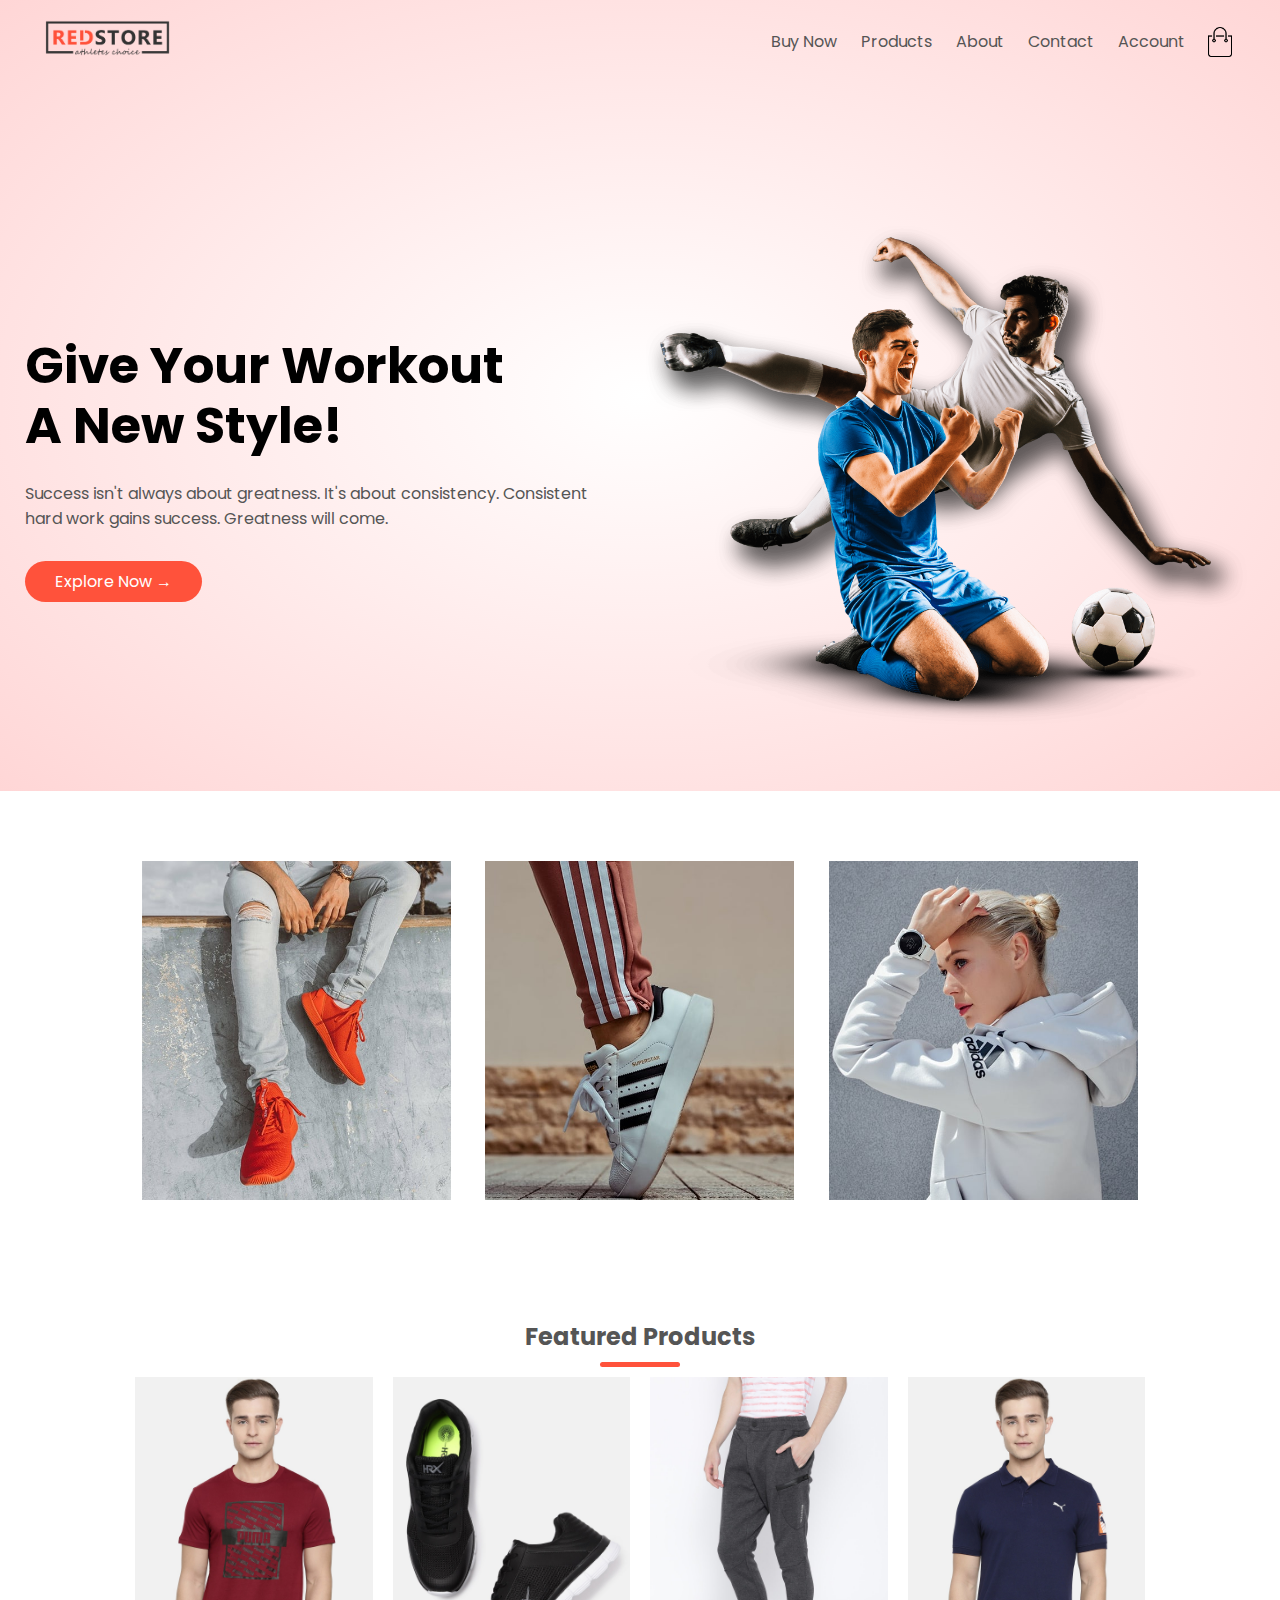
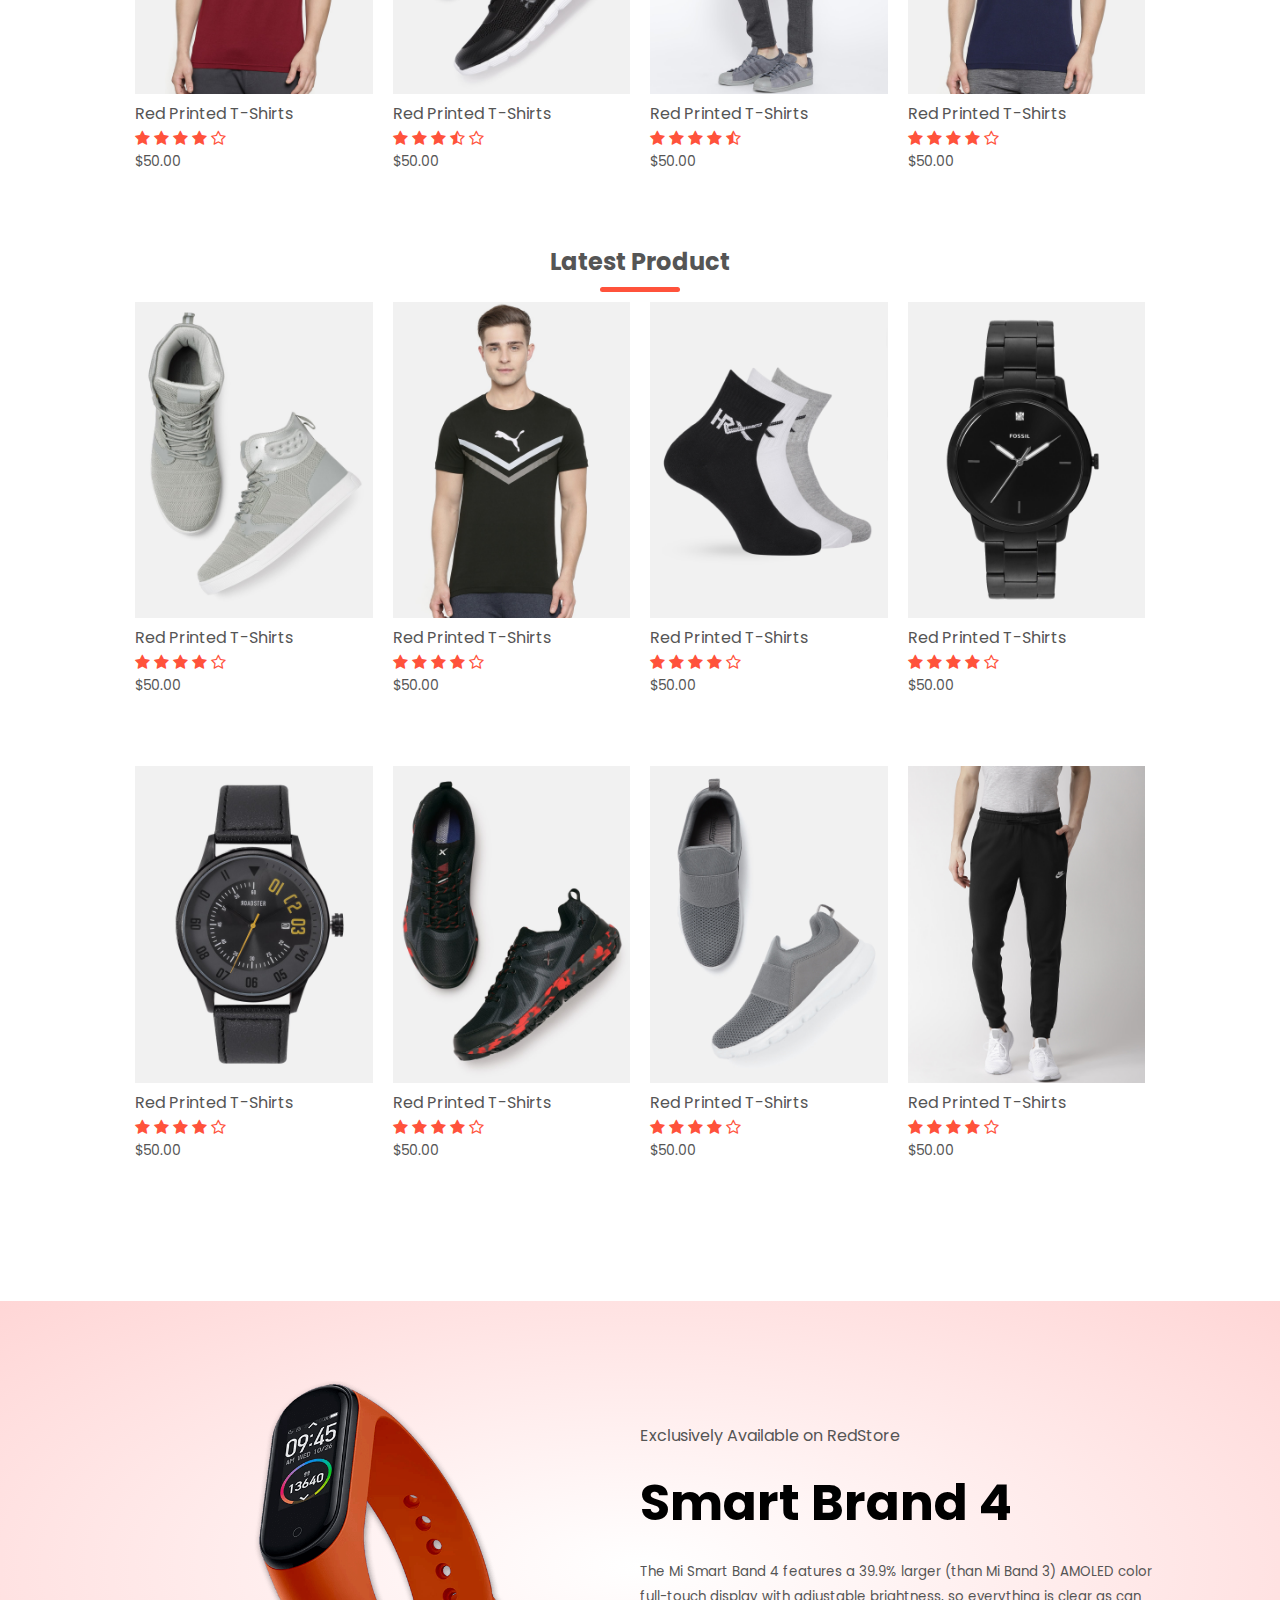
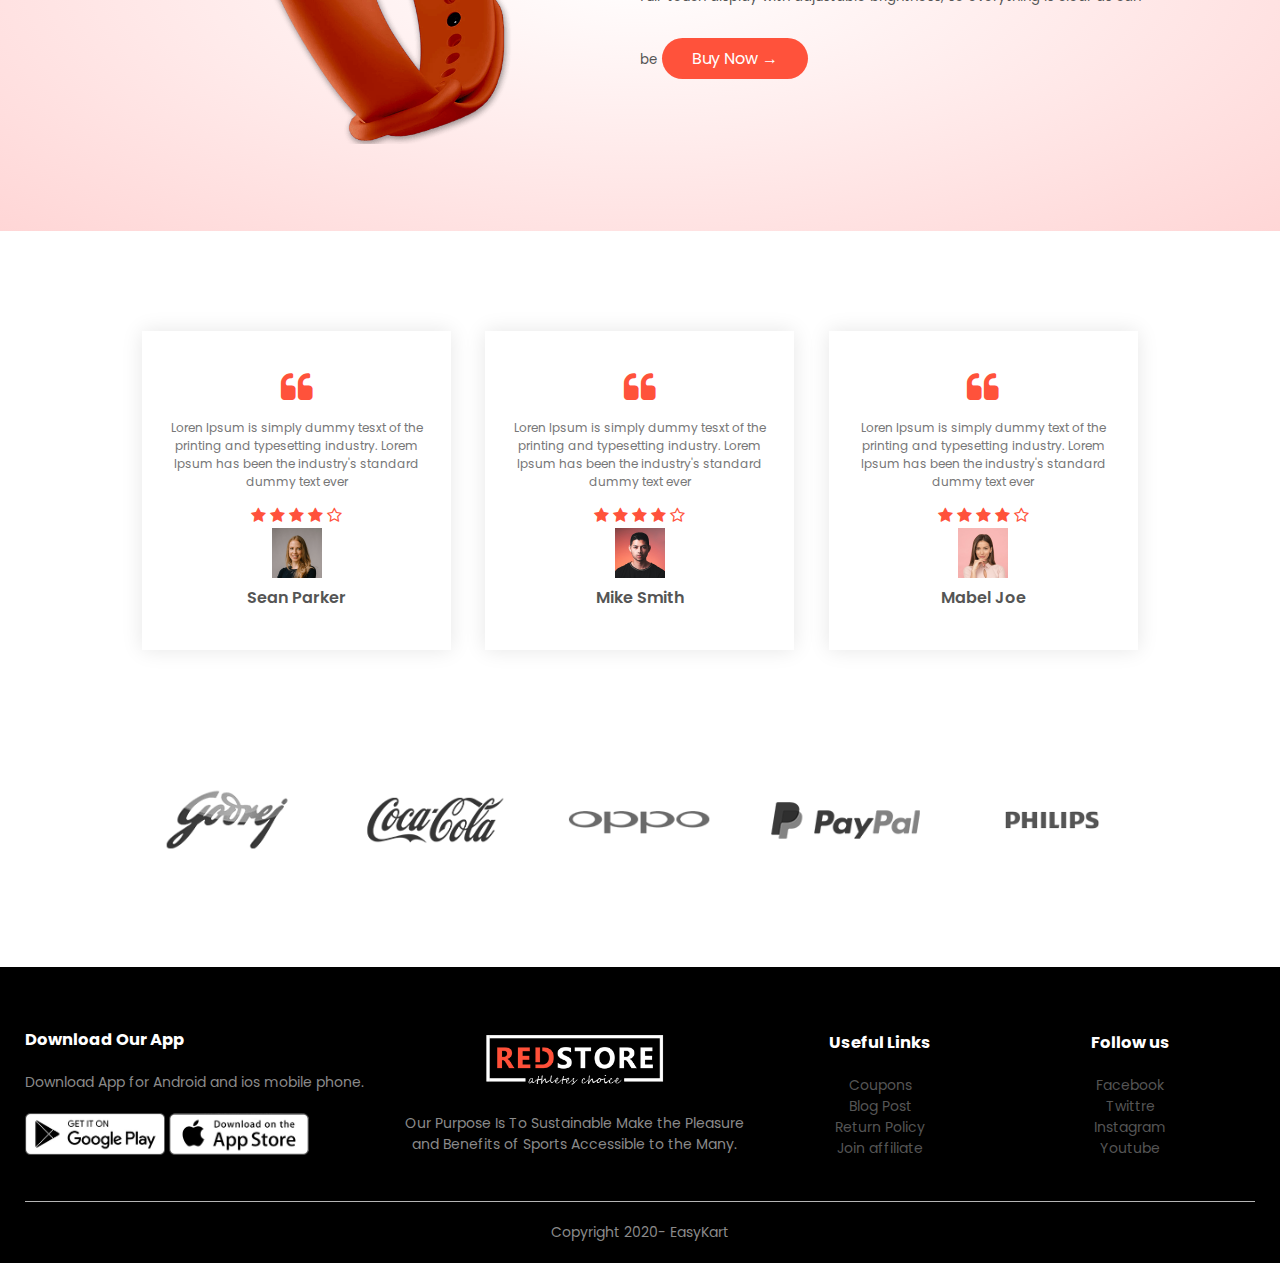
==== index.html @ 0b6e1dca "Add files via upload" ====
<!DOCTYPE html>
<html lang="en">
<head>
	<meta charset="utf-8">
	<meta name="viewport" content="width=device-width, initial-scale=1.0">
	<title>RedStore | Ecommerce Website Design</title>
	<link rel="stylesheet" type="text/css" href="style.css">
	<link href="https://fonts.googleapis.com/css2?family=Poppins:wght@400;500;600;700&display=swap" rel="stylesheet">
	<link rel="stylesheet" type="text/css" href="https://stackpath.bootstrapcdn.com/font-awesome/4.7.0/css/font-awesome.min.css">
</head>
<body>

    <div class="header">
	<div class="container">
		<div class="navbar">
		<div class="logo">
			<a href="index.html"><img src="logo.png" width="125px"></a>
		</div>
		<nav>
			<ul id="MenuItems">
				<li><a href="">Buy Now</a></li>
				<li><a href="products.html">Products</a></li>
				<li><a href="">About</a></li>
				<li><a href="">Contact</a></li>
				<li><a href="">Account</a></li>
			</ul>
		</nav>
		<img src="cart.png" width="30px" height="30px">
		<img src="menu.png" class="menu-icon" onclick="menutoggle()">
	</div>
	<div class="row">
		<div class="col-2">
			<h1>Give Your Workout<br>A New Style!</h1>
			<p>Success isn't always about greatness. It's about consistency. Consistent<br>hard work gains success. Greatness will come.</p>
			<a href="" class="btn">Explore Now &#8594;</a>
		</div>
		<div class="col-2">
			<img src="image1.png">
			
		</div>
		
	</div>
  </div>
</div>

<!---------- featured categories ---------->
    <div class="categories">
    	<div class="small-container">
    	<div class="row">
    		<div class="col-3">
    			<img src="category-1.jpg">
    		</div>
    		<div class="col-3">
    			<img src="category-2.jpg">
    	</div>
    	<div class="col-3">
    	        <img src="category-3.jpg">
    </div>
  </div>
</div>

</div>
<!---------- featured products ---------->
    <div class="small-container">
    	<h2 class="title">Featured Products</h2>
    	<div class="row">
    		<div class="col-4">
    			<img src="product-1.jpg">
    			<h4>Red Printed T-Shirts</h4>
    			<div class="rating">
    				<i class="fa fa-star"></i>
    				<i class="fa fa-star"></i>
    				<i class="fa fa-star"></i>
    				<i class="fa fa-star"></i>
    				<i class="fa fa-star-o"></i>
    			</div>
    			<p>$50.00</p>
    		</div>
    		<div class="col-4">
    			<img src="product-2.jpg">
    			<h4>Red Printed T-Shirts</h4>
    			<div class="rating">
    				<i class="fa fa-star"></i>
    				<i class="fa fa-star"></i>
    				<i class="fa fa-star"></i>
    				<i class="fa fa-star-half-o"></i>
    				<i class="fa fa-star-o"></i>
    			</div>
    			<p>$50.00</p>
    		</div>
    		<div class="col-4">
    			<img src="product-3.jpg">
    			<h4>Red Printed T-Shirts</h4>
    			<div class="rating">
    				<i class="fa fa-star"></i>
    				<i class="fa fa-star"></i>
    				<i class="fa fa-star"></i>
    				<i class="fa fa-star"></i>
    				<i class="fa fa-star-half-o"></i>
    			</div>
    			<p>$50.00</p>
    		</div>
    		<div class="col-4">
    			<img src="product-4.jpg">
    			<h4>Red Printed T-Shirts</h4>
    			<div class="rating">
    				<i class="fa fa-star"></i>
    				<i class="fa fa-star"></i>
    				<i class="fa fa-star"></i>
    				<i class="fa fa-star"></i>
    				<i class="fa fa-star-o"></i>
    			</div>
    			<p>$50.00</p>
    		</div>
    	</div>
    	<h2 class="title">Latest Product</h2>
    	<div class="row">
    		<div class="col-4">
    			<img src="product-5.jpg">
    			<h4>Red Printed T-Shirts</h4>
    			<div class="rating">
    				<i class="fa fa-star"></i>
    				<i class="fa fa-star"></i>
    				<i class="fa fa-star"></i>
    				<i class="fa fa-star"></i>
    				<i class="fa fa-star-o"></i>
    			</div>
    			<p>$50.00</p>
    		</div>
    		<div class="col-4">
    			<img src="product-6.jpg">
    			<h4>Red Printed T-Shirts</h4>
    			<div class="rating">
    				<i class="fa fa-star"></i>
    				<i class="fa fa-star"></i>
    				<i class="fa fa-star"></i>
    				<i class="fa fa-star"></i>
    				<i class="fa fa-star-o"></i>
    			</div>
    			<p>$50.00</p>
    		</div>
    		<div class="col-4">
    			<img src="product-7.jpg">
    			<h4>Red Printed T-Shirts</h4>
    			<div class="rating">
    				<i class="fa fa-star"></i>
    				<i class="fa fa-star"></i>
    				<i class="fa fa-star"></i>
    				<i class="fa fa-star"></i>
    				<i class="fa fa-star-o"></i>
    			</div>
    			<p>$50.00</p>
    		</div>
    		<div class="col-4">
    			<img src="product-8.jpg">
    			<h4>Red Printed T-Shirts</h4>
    			<div class="rating">
    				<i class="fa fa-star"></i>
    				<i class="fa fa-star"></i>
    				<i class="fa fa-star"></i>
    				<i class="fa fa-star"></i>
    				<i class="fa fa-star-o"></i>
    			</div>
    			<p>$50.00</p>
    		</div>
    		<div class="col-4">
    			<img src="product-9.jpg">
    			<h4>Red Printed T-Shirts</h4>
    			<div class="rating">
    				<i class="fa fa-star"></i>
    				<i class="fa fa-star"></i>
    				<i class="fa fa-star"></i>
    				<i class="fa fa-star"></i>
    				<i class="fa fa-star-o"></i>
    			</div>
    			<p>$50.00</p>
    		</div>
    		<div class="col-4">
    			<img src="product-10.jpg">
    			<h4>Red Printed T-Shirts</h4>
    			<div class="rating">
    				<i class="fa fa-star"></i>
    				<i class="fa fa-star"></i>
    				<i class="fa fa-star"></i>
    				<i class="fa fa-star"></i>
    				<i class="fa fa-star-o"></i>
    			</div>
    			<p>$50.00</p>
    		</div>
    		<div class="col-4">
    			<img src="product-11.jpg">
    			<h4>Red Printed T-Shirts</h4>
    			<div class="rating">
    				<i class="fa fa-star"></i>
    				<i class="fa fa-star"></i>
    				<i class="fa fa-star"></i>
    				<i class="fa fa-star"></i>
    				<i class="fa fa-star-o"></i>
    			</div>
    			<p>$50.00</p>
    		</div>
    		<div class="col-4">
    			<img src="product-12.jpg">
    			<h4>Red Printed T-Shirts</h4>
    			<div class="rating">
    				<i class="fa fa-star"></i>
    				<i class="fa fa-star"></i>
    				<i class="fa fa-star"></i>
    				<i class="fa fa-star"></i>
    				<i class="fa fa-star-o"></i>
    			</div>
    			<p>$50.00</p>
    		</div>
    </div>
</div>
<!---------- offer ---------->
    <div class="offer">
    	<div class="small-container">
    		<div class="row">
    			<div class="col-2">
    				<img src="exclusive.png" class="offer-img">
    			</div>
    			<div class="col-2">
    				<p>Exclusively Available on RedStore</p>
    				<h1>Smart Brand 4</h1>
    				<small>The Mi Smart Band 4 features a 39.9% larger (than Mi Band 3) AMOLED color full-touch display with adjustable brightness, so everything is clear as can be</small>
    				<a href="" class="btn">Buy Now &#8594;</a>
    			</div>
    		</div>
    	</div>
    	
    </div>

    <!---------- testimonial ---------->
        <div class="testimonial">
        	<div class="small-container">
        		<div class="row">
        			<div class="col-3">
        		    <i class="fa fa-quote-left"></i>
        				<p>Loren Ipsum is simply dummy tesxt of the printing and typesetting industry. Lorem Ipsum has been the industry's standard dummy text ever</p>
        				<div class="rating">
    				        <i class="fa fa-star"></i>
    				        <i class="fa fa-star"></i>
    				        <i class="fa fa-star"></i>
    				        <i class="fa fa-star"></i>
    			        	<i class="fa fa-star-o"></i>
    			      </div>
    			      <img src="user-1.png">
    			      <h3>Sean Parker</h3>
        			</div>
        			<div class="col-3">
        		    <i class="fa fa-quote-left"></i>
        				<p>Loren Ipsum is simply dummy tesxt of the printing and typesetting industry. Lorem Ipsum has been the industry's standard dummy text ever</p>
        				<div class="rating">
    				        <i class="fa fa-star"></i>
    				        <i class="fa fa-star"></i>
    				        <i class="fa fa-star"></i>
    				        <i class="fa fa-star"></i>
    			        	<i class="fa fa-star-o"></i>
    			      </div>
    			      <img src="user-2.png">
    			      <h3>Mike Smith</h3>
        			</div>
        			<div class="col-3">
        		    <i class="fa fa-quote-left"></i>
        				<p>Loren Ipsum is simply dummy text of the printing and typesetting industry. Lorem Ipsum has been the industry's standard dummy text ever</p>
        				<div class="rating">
    				        <i class="fa fa-star"></i>
    				        <i class="fa fa-star"></i>
    				        <i class="fa fa-star"></i>
    				        <i class="fa fa-star"></i>
    			        	<i class="fa fa-star-o"></i>
    			      </div>
    			      <img src="user-3.png">
    			      <h3>Mabel Joe</h3>
        			</div>

        		</div>
        	</div>
        </div> 
    <!---------- brands ---------->
        <div class="brands">
        	<div class="small-container">
        		<div class="row">
        			<div class="col-5">
        				<img src="logo-godrej.png">
        			</div>
        			<div class="col-5">
        				<img src="logo-coca-cola.png">
        		    </div>
        		    <div class="col-5">
        				<img src="logo-oppo.png">
                   </div>
                   <div class="col-5">
        				<img src="logo-paypal.png">
                  </div>
                  <div class="col-5">
        				<img src="logo-philips.png">
        		</div>
        </div>	
    </div>
</div>

<!---------- footer ---------->

<div class="footer">
	<div class="container">
		<div class="row">
			<div class="footer-col-1">
				<h3>Download Our App</h3>
				<p>Download App for Android and ios mobile phone.</p>
				<div class="app-logo">
					<a href=""><img src="play-store.png"></a>
			    	<a href=""><img src="app-store.png"></a>
				</div>
			</div>
			<div class="footer-col-2">
				<img src="logo-white.png">
				<p>Our Purpose Is To Sustainable Make the Pleasure and Benefits of Sports Accessible to the Many.</p>
		</div>
		<div class="footer-col-3">
				<h3>Useful Links</h3>
				<ul>
					<li><a href="">Coupons</a></li>
					<li><a href="">Blog Post</a></li>
					<li><a href="">Return Policy</a></li>
					<li><a href="">Join affiliate</a></li>
				</ul>
	   </div>
	   <div class="footer-col-3">
				<h3>Follow us</h3>
				<ul>
					<li><a href="">Facebook</a></li>
					<li><a href="">Twittre</a></li>
					<li><a href="">Instagram</a></li>
					<li><a href="">Youtube</a></li>
				</ul>
	   </div>
      </div>
      <hr>
      <p class="Copyright"> Copyright 2020- EasyKart</p>
</div>
</div>

<!---------- js for toggle menu ---------->
<script>
	var MenuItems = document.getElementById("MenuItems")
	MenuItems.Style.maxHeight = "0px";

	function menutoggle(){
		if (MenuItems.style.maxHeight =="0px")
		{
			MenuItems.style.maxHeight ="200px";
		}
		else
		{
			MenuItems.style.maxHeight ="0px";
		}
	}
</script>

</body>
</html>
---- style.css ----
*{
	margin: 0;
	padding: 0;
	box-sizing: border-box;
}

body{
	font-family: 'Poppins', sans-serif;
}

.navbar{
	display: flex;
	align-items: center;
	padding: 20px;
}
nav{
	flex: 1;
	text-align: right;
}
nav ul{
	display: inline-block;
	list-style-type: none;
}
nav ul li{
	display: inline-block;
	margin-right: 20px;
}
a{
	text-decoration: none;
	color: #555;
}
p{
	color: #555;
}
.container{
	max-width: 1300px;
	margin: auto;
	padding-left: 25px;
	padding-right: 25px;
}
.row{
	display: flex;
	align-items: center;
	flex-wrap: wrap;
	justify-content: space-around;
}
.col-2{
	flex-basis: 50%;
	min-width: 300px;
}
.col-2 img{
	max-width: 100%;
	padding: 50px 0;
}
.col-2 h1{
	font-size: 50px;
	line-height: 60px;
	margin: 25px 0;
}
.btn{
	display: inline-block;
	background: #ff523b;
	color: #fff;
	padding: 8px 30px;
	margin: 30px 0;
	border-radius: 30px;
	transition: background 0.5s;
}

.btn:hover{
	background: #563434;
}

.header{
	background: radial-gradient(#fff,#ffd6d6);
}
.header .row{
	margin-top: 70px;
}
.categories{
	margin: 70px 0;
}
.col-3{
	flex-basis: 30%;
	min-width: 250px;
	margin-bottom: 30px;
}
.col-3 img{
	width: 100%;
}
.small-container{
	max-width: 1080px;
	margin: auto;
	padding-left: 25px;
	padding-right: 25px;
}
.col-4{
	flex-basis: 25%;
	padding: 10px;
	min-width: 200px;
	margin-bottom: 50px;
	transition: transform 0.5s;
}
.col-4 img{
	width: 100%;
}
.title{
	text-align: center;
	margin: 0 auto80px;
	position: relative;
	line-height: 60px;
	color: #555;
}
.title::after{
	content: '';
	background: #ff523b;
	width: 80px;
	height: 5px;
	border-radius: 5px;
	position: absolute;
	bottom: 0;
	left: 50%;
	transform: translate(-50%);
}
h4{
	color: #555;
	font-weight: normal;
}
.col-4 p{
	font-size: 14px;
}
.rating .fa{
	color: #ff523b;
}
.col-4:hover{
	transform: translate(-5px);
}
.offer{
	background: radial-gradient(#fff,#ffd6d6);
	margin-top: 80px;
	padding: 30px 0;
}
.col-2 .offer-img{
	padding: 50px;
}
small{
	color: #555;
}

    /*---------- testimonial ----------*/

    .testimonial{
    	padding-top: 100px;
    }
    .testimonial .col-3{
    	text-align: center;
    	padding: 40px 20px;
    	box-shadow: 0 0 20px 0px rgba(0,0,0,0.1);
    	cursor: pointer;
    	transition: transform 0.5s;
    }
    .testimonial .col-3 img{
    	width: 50px;
    	margin-top: 20px
    	border-radius50%;
    }
    .testimonial .col-3:hover{
    	transform: translateY(-10px);
    }
    .fa.fa-quote-left{
    	font-size: 34px;
    	color: #ff523b;
    }
    .col-3 p{
    	font-size: 12px;
    	margin: 12px 0;
    	color: #777;
    }
    .testimonial .col-3 h3{
    	font-weight: 600;
    	color: #555;
    	font-size: 16px;
    }

   /*---------- brands ----------*/
   .brands{
   	margin: 100px auto;
   }
   .col-5{
   	width: 160px;
   }
   .col-5 img{
   	width: 100%;
   	cursor: pointer;
   	filter: grayscale(100%);
   }
   .col-5 img:hover{
   	filter: grayscale(0);
   }

   /*---------- footer ----------*/

   .footer{
   	background: #000;
   	color: #8a8a8a;
   	font-size: 14px;
   	padding: 60px 0 20px;
   }
   .footer p{
   	color: #8a8a8a;
   }
   .footer h3{
   	color: #fff;
   	margin-bottom: 20px;
   }
   .footer-col-1,   .footer-col-2,   .footer-col-3,   .footer-col-4{
   	min-width: 250px;
   	margin-bottom: 20px;
   }
   .footer-col-1{
   	flex-basis: 30%;
   }
   .footer-col-2{
   	flex: 1;
   	text-align: center;
   }
   .footer-col-2 img{
    	width: 180px;
    	margin-bottom: 20px;
   }
   .footer-col-3, .footer-col-4{
   	flex-basis: 12%;
   	text-align: center;
   }
   ul{
   	list-style-type: none;
   }
   .app-logo{
   	margin-top: 20px;
   }
   .app-logo img{
   	width: 140px;
   }
   .footer hr{
   	border: none;
   	background: #b5b5b5;
   	height: 1px;
   	margin: 20px 0;
   }
   .Copyright{
   	text-align: center;
   }
   .menu-icon{
   	width: 28px;
   	margin-left: 20px;
   	display: none;
   }

      /*---------- media query for menu ----------*/

      @media only screen and (max-width: 800px){

      	nav ul{
      		position: absolute;
      		top: 70px;
      		left: 0;
      		background: #333;
      		width: 100%;
      		overflow: hidden;
      		transition: max-height 0.5s;
      	}
      	nav ul li{
      		display: block;
      		margin-right: 50px;
      		margin-top: 10px;
      		margin-bottom: 10px;
      	}
      	nav ul li a{
      		color: #fff;
      	}
      	.menu-icon{
      		display: block;
      		cursor: pointer;
      	}
      }
/*---------- all products page ----------*/

.row-2{
	justify-content: space-between;
	margin: 100px auto 50px;
}
select{
	border: 1px solid #ff523b;
	padding: 5px;
}
select:focus{
	outline: none;
}
.page-btn{
	margin: 0 auto 80px;
}
.page-btn span{
	display: inline-block;
	border: 1px solid #ff523b;
	margin-left: 10px;
	width: 40px;
	height: 40px;
	text-align: center;
	line-height: 40px;
	cursor: pointer;
}
.page-btn span:hover{
	background: #ff523b;
	color: #fff;
}










/*---------- media query for less than 600 screen size ----------*/
@media only screen and (max-width: 600px){
	.row{
		text-align: center;
	}
	.col-2, .col-3, .col-4{
		flex-basis: 100%;
	}
}
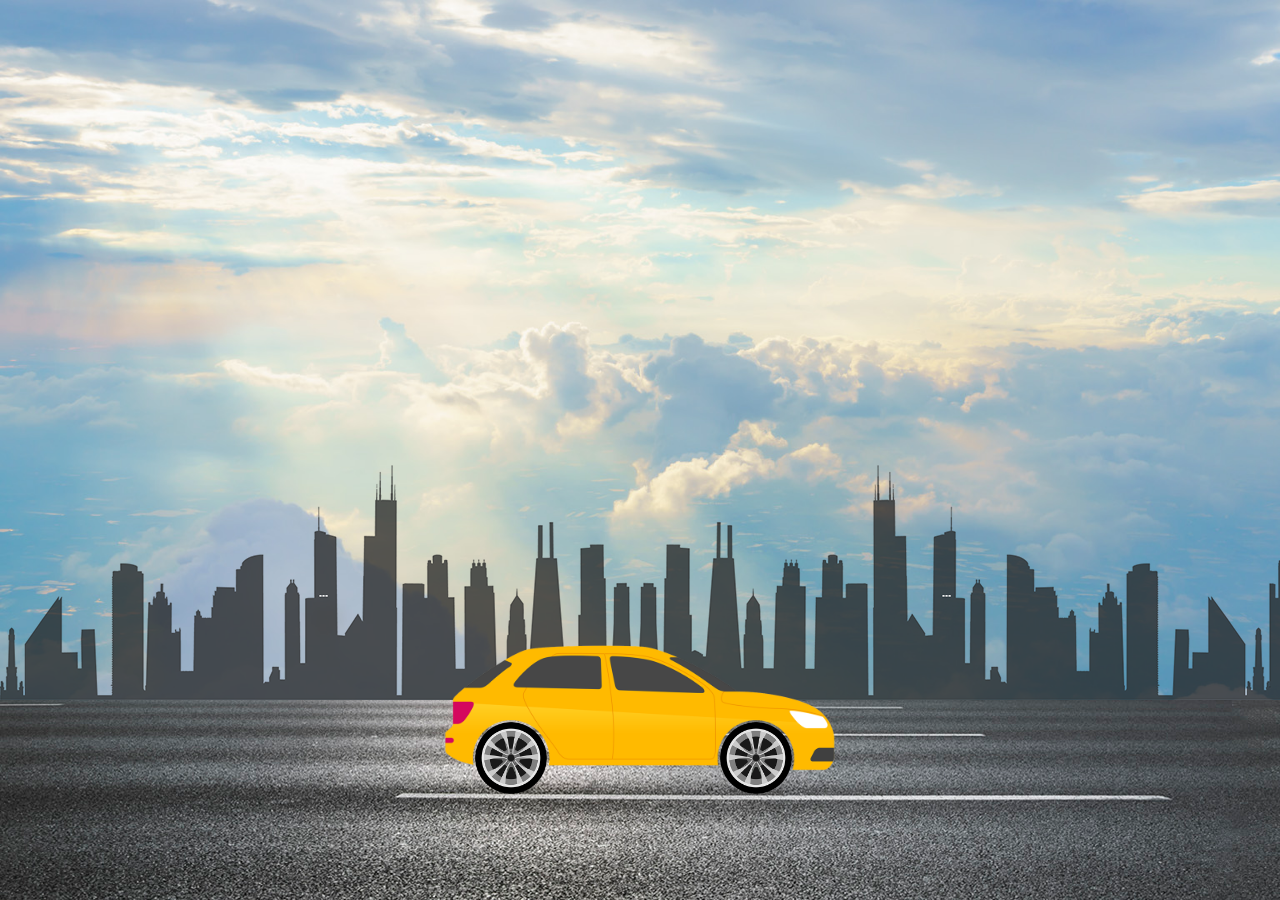
==== commit 98d05ae8: "Add files via upload" ====
--- a/index.html
+++ b/index.html
@@ -1,363 +1,20 @@
-<!DOCTYPE html>
-<html lang="en">
+<html>
 <head>
-	<meta charset="utf-8">
-	<meta name="viewport" content="width=device-width, initial-scale=1.0">
-	<title>RedStore | Ecommerce Website Design</title>
-	<link rel="stylesheet" type="text/css" href="style.css">
-	<link href="https://fonts.googleapis.com/css2?family=Poppins:wght@400;500;600;700&display=swap" rel="stylesheet">
-	<link rel="stylesheet" type="text/css" href="https://stackpath.bootstrapcdn.com/font-awesome/4.7.0/css/font-awesome.min.css">
+	<title>Running Car Animation - Easy Tutorials</title>
+	<link rel="stylesheet" type="text/css" href="index.css">
 </head>
-<body>
+     <body>
+     	<div class="hero">
+     		<div class="highway"></div>
+     		<div class="city"></div>
 
-    <div class="header">
-	<div class="container">
-		<div class="navbar">
-		<div class="logo">
-			<a href="index.html"><img src="logo.png" width="125px"></a>
-		</div>
-		<nav>
-			<ul id="MenuItems">
-				<li><a href="">Buy Now</a></li>
-				<li><a href="products.html">Products</a></li>
-				<li><a href="">About</a></li>
-				<li><a href="">Contact</a></li>
-				<li><a href="">Account</a></li>
-			</ul>
-		</nav>
-		<img src="cart.png" width="30px" height="30px">
-		<img src="menu.png" class="menu-icon" onclick="menutoggle()">
-	</div>
-	<div class="row">
-		<div class="col-2">
-			<h1>Give Your Workout<br>A New Style!</h1>
-			<p>Success isn't always about greatness. It's about consistency. Consistent<br>hard work gains success. Greatness will come.</p>
-			<a href="" class="btn">Explore Now &#8594;</a>
-		</div>
-		<div class="col-2">
-			<img src="image1.png">
-			
-		</div>
-		
-	</div>
-  </div>
-</div>
+     		<div class="car">
+     			<img src="car.png">
+     		</div>
+     		<dir class="wheel">
+     			<img src="wheel.png" class="back-wheel">
+     			<img src="wheel.png" class="front-wheel">
+     		</dir>
 
-<!---------- featured categories ---------->
-    <div class="categories">
-    	<div class="small-container">
-    	<div class="row">
-    		<div class="col-3">
-    			<img src="category-1.jpg">
-    		</div>
-    		<div class="col-3">
-    			<img src="category-2.jpg">
-    	</div>
-    	<div class="col-3">
-    	        <img src="category-3.jpg">
-    </div>
-  </div>
-</div>
-
-</div>
-<!---------- featured products ---------->
-    <div class="small-container">
-    	<h2 class="title">Featured Products</h2>
-    	<div class="row">
-    		<div class="col-4">
-    			<img src="product-1.jpg">
-    			<h4>Red Printed T-Shirts</h4>
-    			<div class="rating">
-    				<i class="fa fa-star"></i>
-    				<i class="fa fa-star"></i>
-    				<i class="fa fa-star"></i>
-    				<i class="fa fa-star"></i>
-    				<i class="fa fa-star-o"></i>
-    			</div>
-    			<p>$50.00</p>
-    		</div>
-    		<div class="col-4">
-    			<img src="product-2.jpg">
-    			<h4>Red Printed T-Shirts</h4>
-    			<div class="rating">
-    				<i class="fa fa-star"></i>
-    				<i class="fa fa-star"></i>
-    				<i class="fa fa-star"></i>
-    				<i class="fa fa-star-half-o"></i>
-    				<i class="fa fa-star-o"></i>
-    			</div>
-    			<p>$50.00</p>
-    		</div>
-    		<div class="col-4">
-    			<img src="product-3.jpg">
-    			<h4>Red Printed T-Shirts</h4>
-    			<div class="rating">
-    				<i class="fa fa-star"></i>
-    				<i class="fa fa-star"></i>
-    				<i class="fa fa-star"></i>
-    				<i class="fa fa-star"></i>
-    				<i class="fa fa-star-half-o"></i>
-    			</div>
-    			<p>$50.00</p>
-    		</div>
-    		<div class="col-4">
-    			<img src="product-4.jpg">
-    			<h4>Red Printed T-Shirts</h4>
-    			<div class="rating">
-    				<i class="fa fa-star"></i>
-    				<i class="fa fa-star"></i>
-    				<i class="fa fa-star"></i>
-    				<i class="fa fa-star"></i>
-    				<i class="fa fa-star-o"></i>
-    			</div>
-    			<p>$50.00</p>
-    		</div>
-    	</div>
-    	<h2 class="title">Latest Product</h2>
-    	<div class="row">
-    		<div class="col-4">
-    			<img src="product-5.jpg">
-    			<h4>Red Printed T-Shirts</h4>
-    			<div class="rating">
-    				<i class="fa fa-star"></i>
-    				<i class="fa fa-star"></i>
-    				<i class="fa fa-star"></i>
-    				<i class="fa fa-star"></i>
-    				<i class="fa fa-star-o"></i>
-    			</div>
-    			<p>$50.00</p>
-    		</div>
-    		<div class="col-4">
-    			<img src="product-6.jpg">
-    			<h4>Red Printed T-Shirts</h4>
-    			<div class="rating">
-    				<i class="fa fa-star"></i>
-    				<i class="fa fa-star"></i>
-    				<i class="fa fa-star"></i>
-    				<i class="fa fa-star"></i>
-    				<i class="fa fa-star-o"></i>
-    			</div>
-    			<p>$50.00</p>
-    		</div>
-    		<div class="col-4">
-    			<img src="product-7.jpg">
-    			<h4>Red Printed T-Shirts</h4>
-    			<div class="rating">
-    				<i class="fa fa-star"></i>
-    				<i class="fa fa-star"></i>
-    				<i class="fa fa-star"></i>
-    				<i class="fa fa-star"></i>
-    				<i class="fa fa-star-o"></i>
-    			</div>
-    			<p>$50.00</p>
-    		</div>
-    		<div class="col-4">
-    			<img src="product-8.jpg">
-    			<h4>Red Printed T-Shirts</h4>
-    			<div class="rating">
-    				<i class="fa fa-star"></i>
-    				<i class="fa fa-star"></i>
-    				<i class="fa fa-star"></i>
-    				<i class="fa fa-star"></i>
-    				<i class="fa fa-star-o"></i>
-    			</div>
-    			<p>$50.00</p>
-    		</div>
-    		<div class="col-4">
-    			<img src="product-9.jpg">
-    			<h4>Red Printed T-Shirts</h4>
-    			<div class="rating">
-    				<i class="fa fa-star"></i>
-    				<i class="fa fa-star"></i>
-    				<i class="fa fa-star"></i>
-    				<i class="fa fa-star"></i>
-    				<i class="fa fa-star-o"></i>
-    			</div>
-    			<p>$50.00</p>
-    		</div>
-    		<div class="col-4">
-    			<img src="product-10.jpg">
-    			<h4>Red Printed T-Shirts</h4>
-    			<div class="rating">
-    				<i class="fa fa-star"></i>
-    				<i class="fa fa-star"></i>
-    				<i class="fa fa-star"></i>
-    				<i class="fa fa-star"></i>
-    				<i class="fa fa-star-o"></i>
-    			</div>
-    			<p>$50.00</p>
-    		</div>
-    		<div class="col-4">
-    			<img src="product-11.jpg">
-    			<h4>Red Printed T-Shirts</h4>
-    			<div class="rating">
-    				<i class="fa fa-star"></i>
-    				<i class="fa fa-star"></i>
-    				<i class="fa fa-star"></i>
-    				<i class="fa fa-star"></i>
-    				<i class="fa fa-star-o"></i>
-    			</div>
-    			<p>$50.00</p>
-    		</div>
-    		<div class="col-4">
-    			<img src="product-12.jpg">
-    			<h4>Red Printed T-Shirts</h4>
-    			<div class="rating">
-    				<i class="fa fa-star"></i>
-    				<i class="fa fa-star"></i>
-    				<i class="fa fa-star"></i>
-    				<i class="fa fa-star"></i>
-    				<i class="fa fa-star-o"></i>
-    			</div>
-    			<p>$50.00</p>
-    		</div>
-    </div>
-</div>
-<!---------- offer ---------->
-    <div class="offer">
-    	<div class="small-container">
-    		<div class="row">
-    			<div class="col-2">
-    				<img src="exclusive.png" class="offer-img">
-    			</div>
-    			<div class="col-2">
-    				<p>Exclusively Available on RedStore</p>
-    				<h1>Smart Brand 4</h1>
-    				<small>The Mi Smart Band 4 features a 39.9% larger (than Mi Band 3) AMOLED color full-touch display with adjustable brightness, so everything is clear as can be</small>
-    				<a href="" class="btn">Buy Now &#8594;</a>
-    			</div>
-    		</div>
-    	</div>
-    	
-    </div>
-
-    <!---------- testimonial ---------->
-        <div class="testimonial">
-        	<div class="small-container">
-        		<div class="row">
-        			<div class="col-3">
-        		    <i class="fa fa-quote-left"></i>
-        				<p>Loren Ipsum is simply dummy tesxt of the printing and typesetting industry. Lorem Ipsum has been the industry's standard dummy text ever</p>
-        				<div class="rating">
-    				        <i class="fa fa-star"></i>
-    				        <i class="fa fa-star"></i>
-    				        <i class="fa fa-star"></i>
-    				        <i class="fa fa-star"></i>
-    			        	<i class="fa fa-star-o"></i>
-    			      </div>
-    			      <img src="user-1.png">
-    			      <h3>Sean Parker</h3>
-        			</div>
-        			<div class="col-3">
-        		    <i class="fa fa-quote-left"></i>
-        				<p>Loren Ipsum is simply dummy tesxt of the printing and typesetting industry. Lorem Ipsum has been the industry's standard dummy text ever</p>
-        				<div class="rating">
-    				        <i class="fa fa-star"></i>
-    				        <i class="fa fa-star"></i>
-    				        <i class="fa fa-star"></i>
-    				        <i class="fa fa-star"></i>
-    			        	<i class="fa fa-star-o"></i>
-    			      </div>
-    			      <img src="user-2.png">
-    			      <h3>Mike Smith</h3>
-        			</div>
-        			<div class="col-3">
-        		    <i class="fa fa-quote-left"></i>
-        				<p>Loren Ipsum is simply dummy text of the printing and typesetting industry. Lorem Ipsum has been the industry's standard dummy text ever</p>
-        				<div class="rating">
-    				        <i class="fa fa-star"></i>
-    				        <i class="fa fa-star"></i>
-    				        <i class="fa fa-star"></i>
-    				        <i class="fa fa-star"></i>
-    			        	<i class="fa fa-star-o"></i>
-    			      </div>
-    			      <img src="user-3.png">
-    			      <h3>Mabel Joe</h3>
-        			</div>
-
-        		</div>
-        	</div>
-        </div> 
-    <!---------- brands ---------->
-        <div class="brands">
-        	<div class="small-container">
-        		<div class="row">
-        			<div class="col-5">
-        				<img src="logo-godrej.png">
-        			</div>
-        			<div class="col-5">
-        				<img src="logo-coca-cola.png">
-        		    </div>
-        		    <div class="col-5">
-        				<img src="logo-oppo.png">
-                   </div>
-                   <div class="col-5">
-        				<img src="logo-paypal.png">
-                  </div>
-                  <div class="col-5">
-        				<img src="logo-philips.png">
-        		</div>
-        </div>	
-    </div>
-</div>
-
-<!---------- footer ---------->
-
-<div class="footer">
-	<div class="container">
-		<div class="row">
-			<div class="footer-col-1">
-				<h3>Download Our App</h3>
-				<p>Download App for Android and ios mobile phone.</p>
-				<div class="app-logo">
-					<a href=""><img src="play-store.png"></a>
-			    	<a href=""><img src="app-store.png"></a>
-				</div>
-			</div>
-			<div class="footer-col-2">
-				<img src="logo-white.png">
-				<p>Our Purpose Is To Sustainable Make the Pleasure and Benefits of Sports Accessible to the Many.</p>
-		</div>
-		<div class="footer-col-3">
-				<h3>Useful Links</h3>
-				<ul>
-					<li><a href="">Coupons</a></li>
-					<li><a href="">Blog Post</a></li>
-					<li><a href="">Return Policy</a></li>
-					<li><a href="">Join affiliate</a></li>
-				</ul>
-	   </div>
-	   <div class="footer-col-3">
-				<h3>Follow us</h3>
-				<ul>
-					<li><a href="">Facebook</a></li>
-					<li><a href="">Twittre</a></li>
-					<li><a href="">Instagram</a></li>
-					<li><a href="">Youtube</a></li>
-				</ul>
-	   </div>
-      </div>
-      <hr>
-      <p class="Copyright"> Copyright 2020- EasyKart</p>
-</div>
-</div>
-
-<!---------- js for toggle menu ---------->
-<script>
-	var MenuItems = document.getElementById("MenuItems")
-	MenuItems.Style.maxHeight = "0px";
-
-	function menutoggle(){
-		if (MenuItems.style.maxHeight =="0px")
-		{
-			MenuItems.style.maxHeight ="200px";
-		}
-		else
-		{
-			MenuItems.style.maxHeight ="0px";
-		}
-	}
-</script>
-
-</body>
-</html>+     	</div>
+     </body>--- a/index.css
+++ b/index.css
@@ -0,0 +1,111 @@
+*
+{
+	margin: 0;
+	padding: 0;
+}
+.hero
+{
+	height: 100vh;
+	width: 100%;
+	background-image: url(sky.jpg);
+	background-size: cover;
+	background-position: center;
+	position: relative;
+	overflow-x: hidden;
+}
+.highway
+{
+	height: 200px;
+	width: 500%;
+	display: block;
+	background-image: url(road.jpg);
+	position: absolute;
+	bottom: 0;
+	left: 0;
+	right: 0;
+	z-index: 1;
+	background-repeat: repeat-x;
+	animation: highway 1s linear infinite;
+}
+@keyframes highway
+{
+	100%{
+		transform: translate(-3400px);
+	}
+}
+.city
+{
+	height: 250px;
+	width: 500%;
+	background-image: url(city.png);
+	position: absolute;
+	bottom: 200px;
+	left: 0;
+	right: 0;
+	display: block;
+	z-index: 1;
+	background-repeat: repeat-x;
+	animation: city 1s linear infinite;
+}
+@keyframes city
+{
+	100%{
+		transform: translateX(-1400px);
+	}
+}
+.car
+{
+	width: 400px;
+	left: 50%;
+	bottom: 100px;
+	transform: translateX(-50%);
+	position: absolute;
+	z-index: 2;
+}
+.car img
+{
+	width: 100%;
+	animation: car 1s linear infinite;
+}
+@keyframes car
+{
+	100%{
+		transform: translateY(-1px);
+	}
+	50%{
+		transform: translateY(1px);
+	}
+	0%{
+		transform: translateY(-1px);
+	}
+}
+.wheel
+{
+	left: 50%;
+	bottom: 178px;
+	transform: translateX(-50%);
+	position: absolute;
+	z-index: 2;
+}
+.wheel img
+{
+	width: 72px;
+	height: 72px;
+	animation: wheel 0.5s linear infinite;
+}
+.back-wheel
+{
+	left: -165px;
+	position: absolute;
+}
+.front-wheel
+{
+	left: 80px;
+	position: absolute;
+}
+@keyframes wheel
+{
+	100%{
+		transform: rotate(360deg);
+	}
+}
